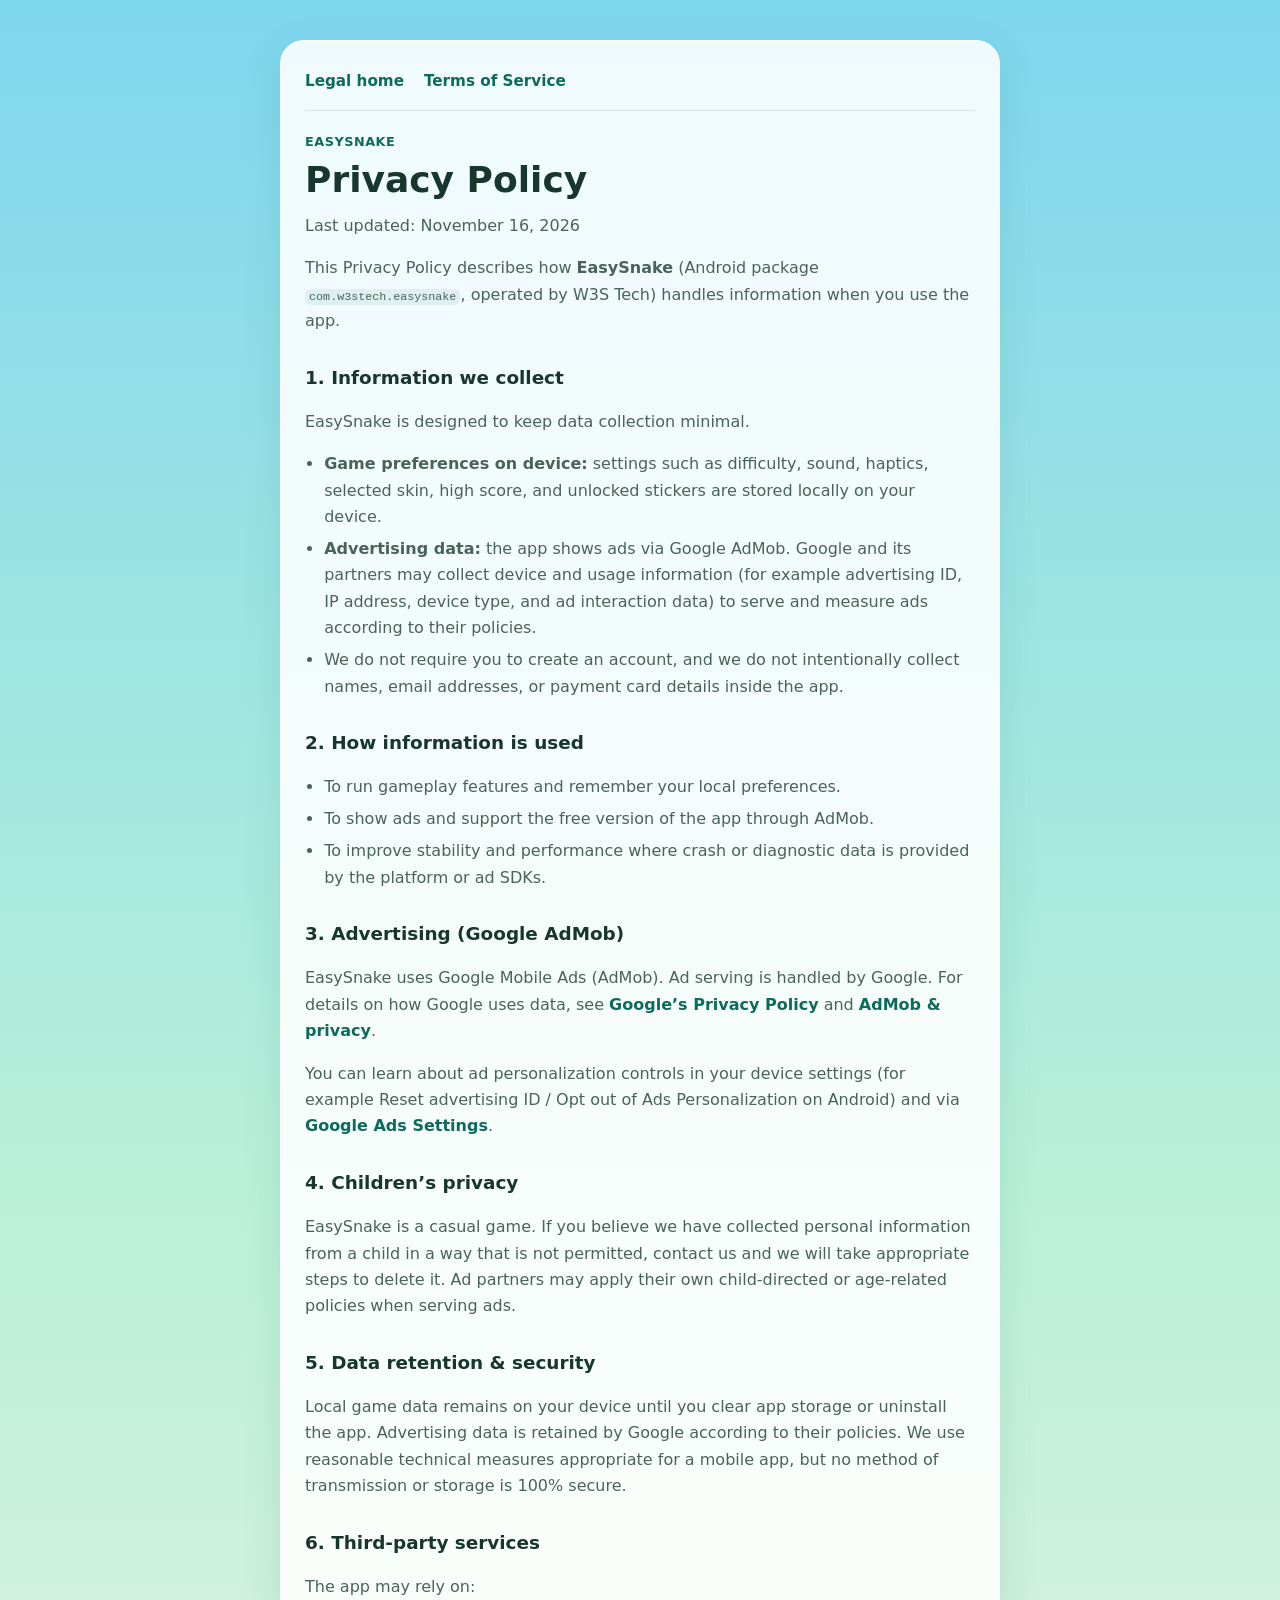
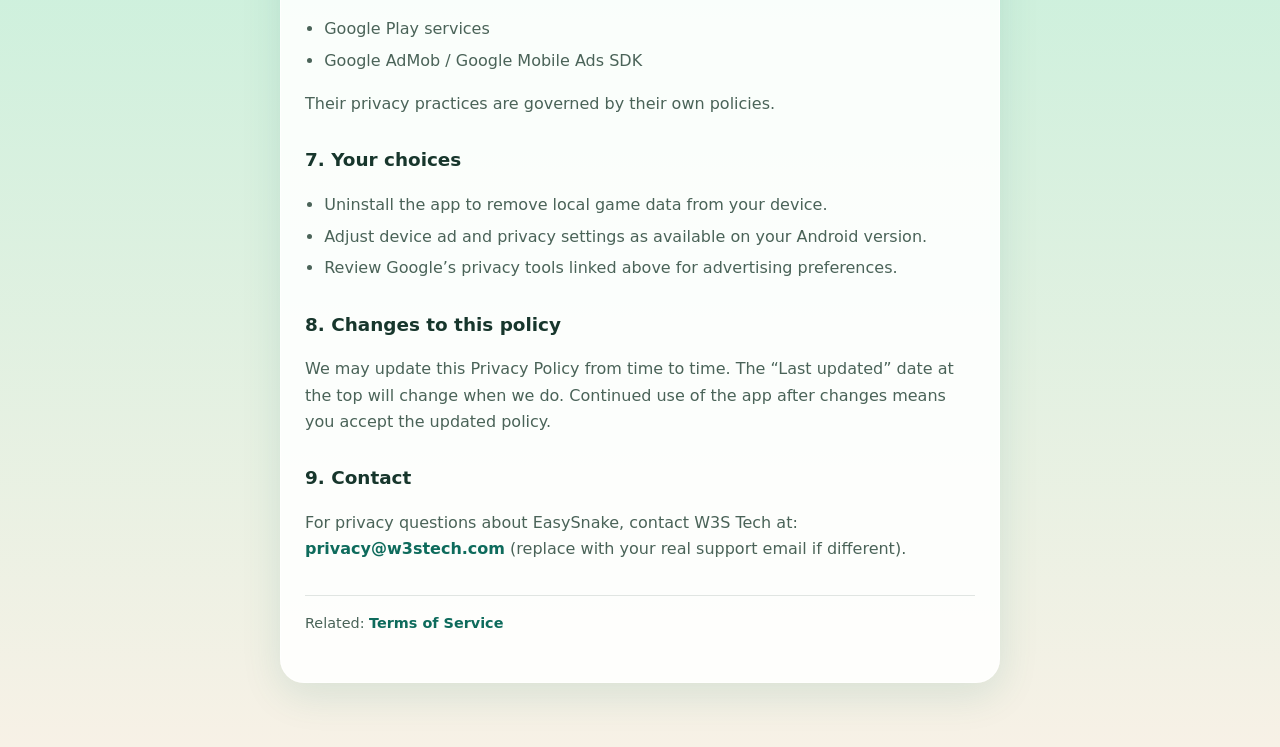
==== docs/privacy.html @ a8521b8e "Add Privacy Policy and Terms pages for GitHub Pages sharing. Co-authored-by: Cursor <cursoragent@cur" ====
<!DOCTYPE html>
<html lang="en">
<head>
  <meta charset="utf-8" />
  <meta name="viewport" content="width=device-width, initial-scale=1" />
  <title>Privacy Policy — EasySnake</title>
  <link rel="stylesheet" href="styles.css" />
</head>
<body>
  <main class="wrap">
    <nav class="nav">
      <a href="index.html">Legal home</a>
      <a href="terms.html">Terms of Service</a>
    </nav>
    <p class="brand">EasySnake</p>
    <h1>Privacy Policy</h1>
    <p class="lead">Last updated: November 16, 2026</p>

    <p>
      This Privacy Policy describes how <strong>EasySnake</strong>
      (Android package <code>com.w3stech.easysnake</code>, operated by W3S Tech)
      handles information when you use the app.
    </p>

    <h2>1. Information we collect</h2>
    <p>EasySnake is designed to keep data collection minimal.</p>
    <ul>
      <li><strong>Game preferences on device:</strong> settings such as difficulty, sound, haptics, selected skin, high score, and unlocked stickers are stored locally on your device.</li>
      <li><strong>Advertising data:</strong> the app shows ads via Google AdMob. Google and its partners may collect device and usage information (for example advertising ID, IP address, device type, and ad interaction data) to serve and measure ads according to their policies.</li>
      <li>We do not require you to create an account, and we do not intentionally collect names, email addresses, or payment card details inside the app.</li>
    </ul>

    <h2>2. How information is used</h2>
    <ul>
      <li>To run gameplay features and remember your local preferences.</li>
      <li>To show ads and support the free version of the app through AdMob.</li>
      <li>To improve stability and performance where crash or diagnostic data is provided by the platform or ad SDKs.</li>
    </ul>

    <h2>3. Advertising (Google AdMob)</h2>
    <p>
      EasySnake uses Google Mobile Ads (AdMob). Ad serving is handled by Google.
      For details on how Google uses data, see
      <a href="https://policies.google.com/privacy" rel="noopener noreferrer" target="_blank">Google’s Privacy Policy</a>
      and
      <a href="https://support.google.com/admob/answer/6128543" rel="noopener noreferrer" target="_blank">AdMob &amp; privacy</a>.
    </p>
    <p>
      You can learn about ad personalization controls in your device settings
      (for example Reset advertising ID / Opt out of Ads Personalization on Android)
      and via
      <a href="https://adssettings.google.com/" rel="noopener noreferrer" target="_blank">Google Ads Settings</a>.
    </p>

    <h2>4. Children’s privacy</h2>
    <p>
      EasySnake is a casual game. If you believe we have collected personal information from a child
      in a way that is not permitted, contact us and we will take appropriate steps to delete it.
      Ad partners may apply their own child-directed or age-related policies when serving ads.
    </p>

    <h2>5. Data retention &amp; security</h2>
    <p>
      Local game data remains on your device until you clear app storage or uninstall the app.
      Advertising data is retained by Google according to their policies.
      We use reasonable technical measures appropriate for a mobile app, but no method of transmission
      or storage is 100% secure.
    </p>

    <h2>6. Third-party services</h2>
    <p>The app may rely on:</p>
    <ul>
      <li>Google Play services</li>
      <li>Google AdMob / Google Mobile Ads SDK</li>
    </ul>
    <p>Their privacy practices are governed by their own policies.</p>

    <h2>7. Your choices</h2>
    <ul>
      <li>Uninstall the app to remove local game data from your device.</li>
      <li>Adjust device ad and privacy settings as available on your Android version.</li>
      <li>Review Google’s privacy tools linked above for advertising preferences.</li>
    </ul>

    <h2>8. Changes to this policy</h2>
    <p>
      We may update this Privacy Policy from time to time. The “Last updated” date at the top
      will change when we do. Continued use of the app after changes means you accept the updated policy.
    </p>

    <h2>9. Contact</h2>
    <p>
      For privacy questions about EasySnake, contact W3S Tech at:
      <a href="mailto:privacy@w3stech.com">privacy@w3stech.com</a>
      (replace with your real support email if different).
    </p>

    <p class="meta">
      Related: <a href="terms.html">Terms of Service</a>
    </p>
  </main>
</body>
</html>
---- docs/styles.css ----
:root {
  --ink: #17362c;
  --muted: #4a6358;
  --bg1: #7ed6ef;
  --bg2: #b8f0d8;
  --bg3: #f7f1e6;
  --card: rgba(255, 255, 255, 0.88);
  --accent: #0e6b5c;
  --line: rgba(23, 54, 44, 0.12);
}

* { box-sizing: border-box; }

body {
  margin: 0;
  min-height: 100vh;
  font-family: "Segoe UI", "Nunito", system-ui, sans-serif;
  color: var(--ink);
  background: linear-gradient(180deg, var(--bg1), var(--bg2), var(--bg3));
  line-height: 1.65;
}

.wrap {
  width: min(720px, calc(100% - 2rem));
  margin: 2.5rem auto 4rem;
  padding: 1.75rem 1.5rem 2rem;
  background: var(--card);
  border: 1px solid rgba(255, 255, 255, 0.7);
  border-radius: 24px;
  box-shadow: 0 12px 40px rgba(14, 107, 92, 0.12);
}

.brand {
  margin: 0 0 0.35rem;
  font-weight: 800;
  letter-spacing: 0.04em;
  text-transform: uppercase;
  font-size: 0.8rem;
  color: var(--accent);
}

h1 {
  margin: 0 0 0.75rem;
  font-size: clamp(1.75rem, 4vw, 2.25rem);
  line-height: 1.2;
}

h2 {
  margin: 1.75rem 0 0.5rem;
  font-size: 1.15rem;
}

.lead, p, li {
  color: var(--muted);
}

.lead { margin-top: 0; }

ul { padding-left: 1.2rem; }
li { margin: 0.35rem 0; }

.links {
  list-style: none;
  padding: 0;
  margin: 1.5rem 0 0;
  display: grid;
  gap: 0.75rem;
}

.links a, .nav a, a {
  color: var(--accent);
  font-weight: 700;
  text-decoration: none;
}

.links a {
  display: block;
  padding: 0.9rem 1rem;
  border-radius: 14px;
  background: rgba(14, 107, 92, 0.08);
  border: 1px solid var(--line);
}

.links a:hover, .nav a:hover, a:hover {
  text-decoration: underline;
}

.nav {
  display: flex;
  flex-wrap: wrap;
  gap: 0.75rem 1.25rem;
  margin-bottom: 1.25rem;
  padding-bottom: 1rem;
  border-bottom: 1px solid var(--line);
  font-size: 0.95rem;
}

.meta {
  margin-top: 2rem;
  padding-top: 1rem;
  border-top: 1px solid var(--line);
  font-size: 0.9rem;
}

code {
  font-size: 0.9em;
  background: rgba(14, 107, 92, 0.08);
  padding: 0.1em 0.35em;
  border-radius: 6px;
}
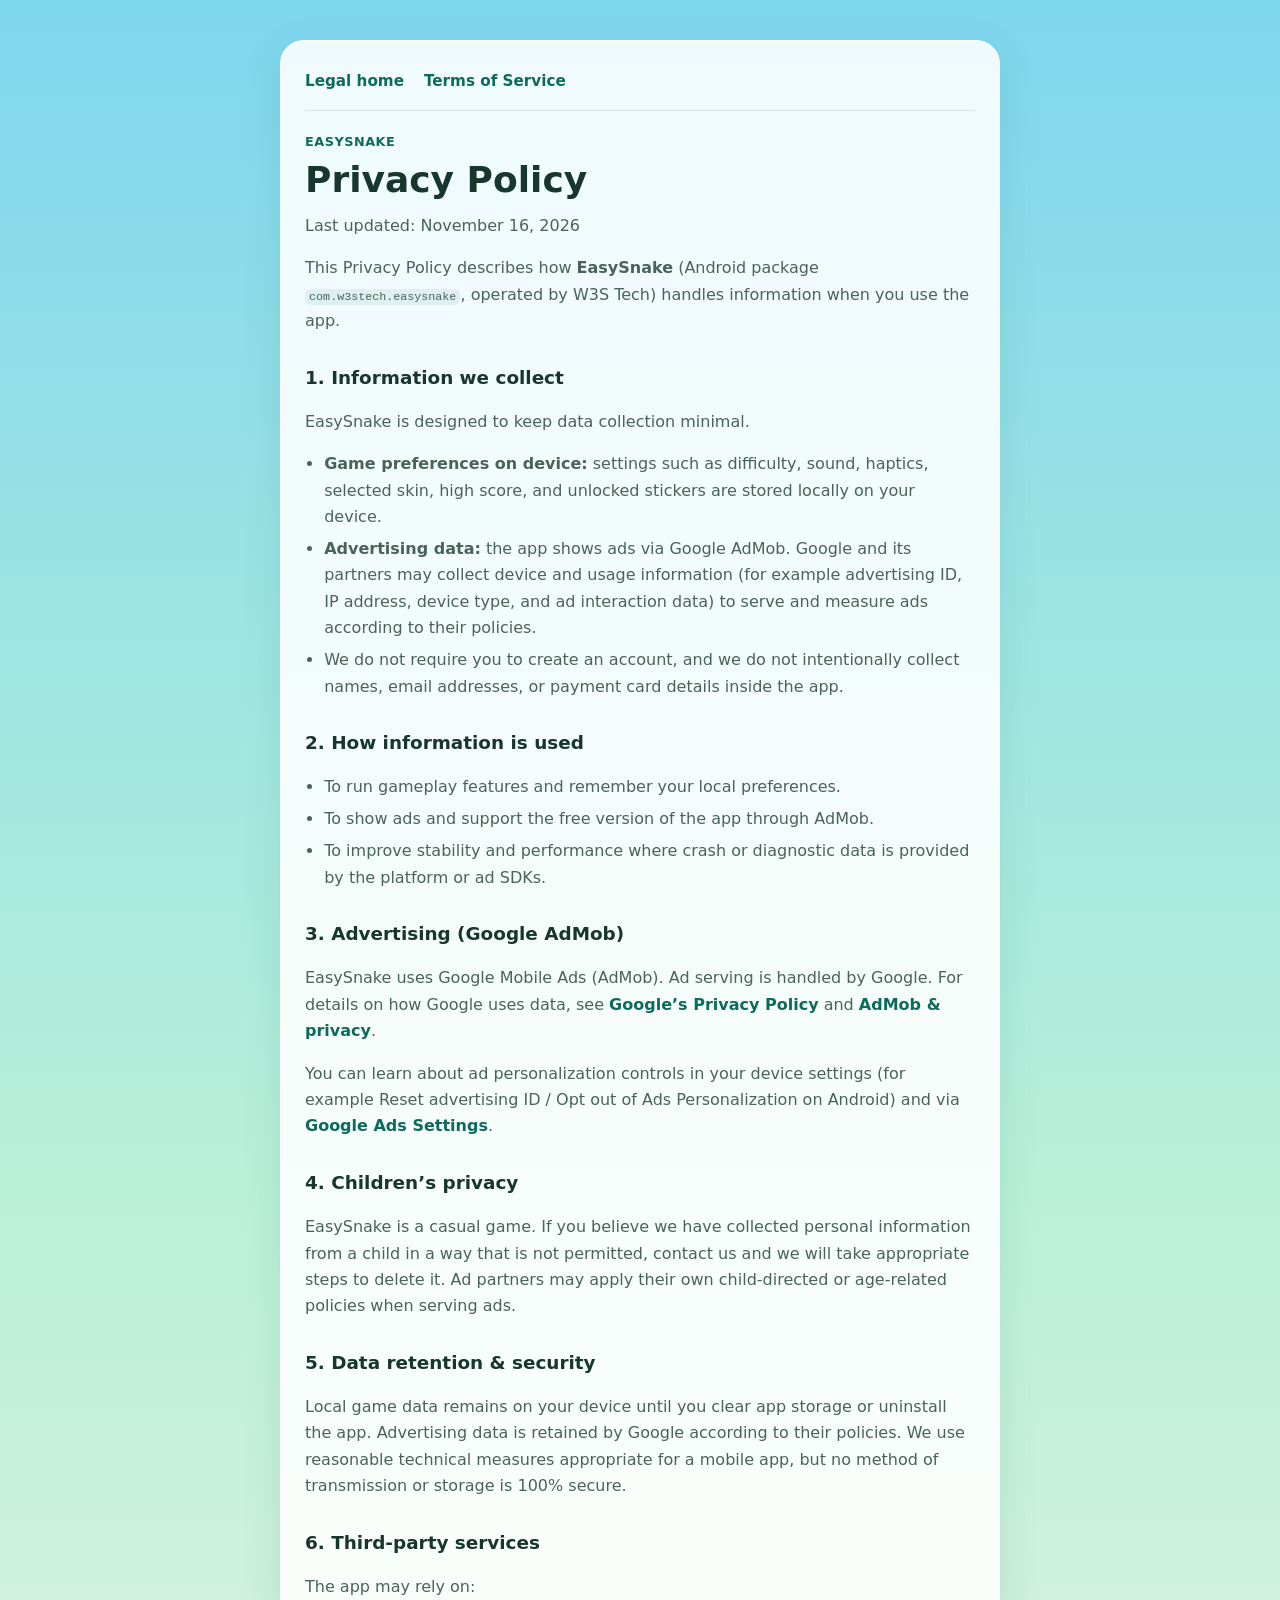
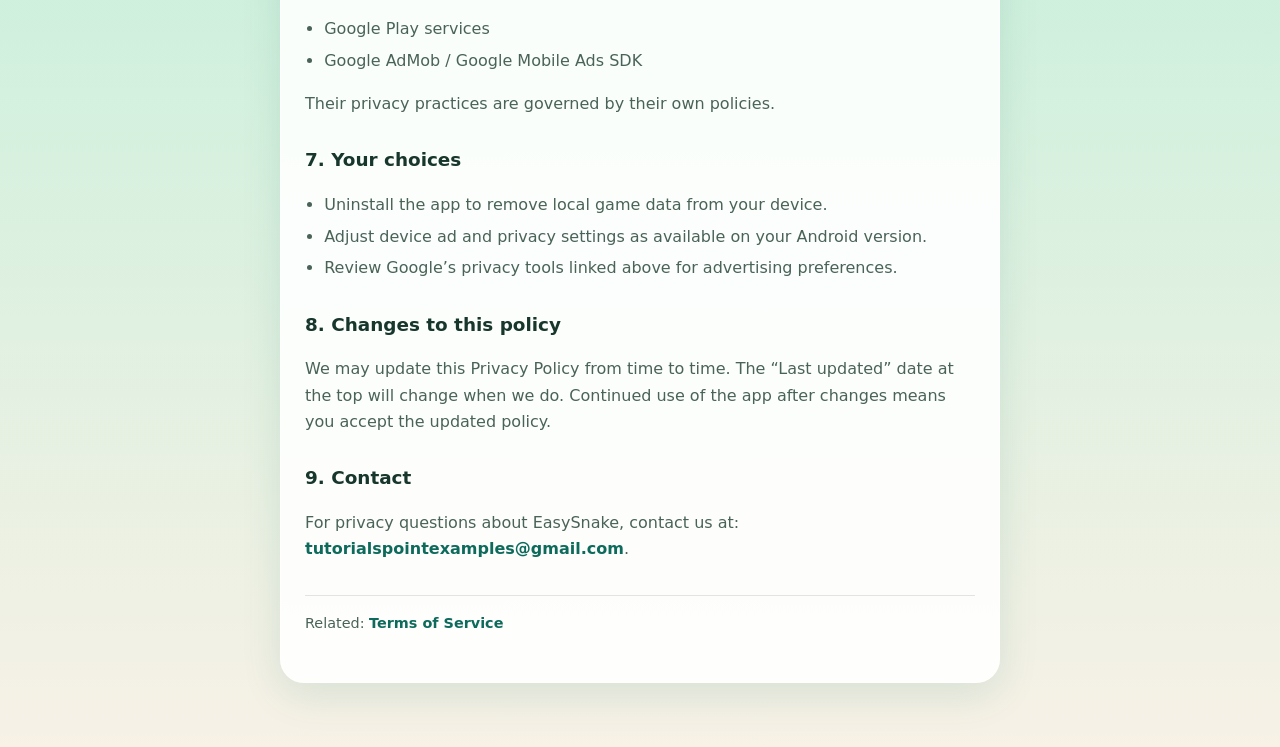
==== commit 88d03d22: "Update legal contact email to tutorialspointexamples@gmail.com. Co-authored-by: Cursor <cursoragent@" ====
--- a/docs/privacy.html
+++ b/docs/privacy.html
@@ -90,9 +90,8 @@
 
     <h2>9. Contact</h2>
     <p>
-      For privacy questions about EasySnake, contact W3S Tech at:
-      <a href="mailto:privacy@w3stech.com">privacy@w3stech.com</a>
-      (replace with your real support email if different).
+      For privacy questions about EasySnake, contact us at:
+      <a href="mailto:tutorialspointexamples@gmail.com">tutorialspointexamples@gmail.com</a>.
     </p>
 
     <p class="meta">
